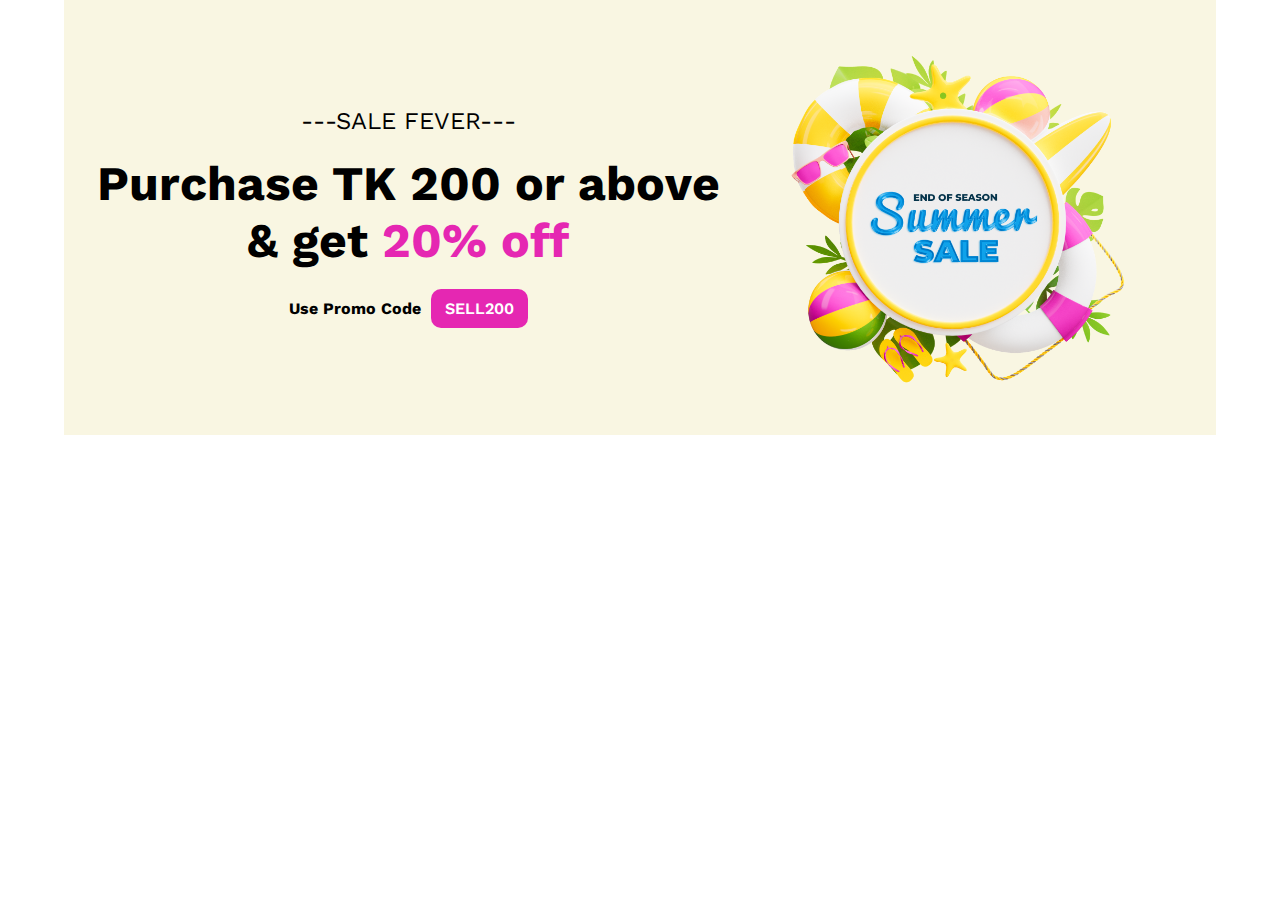
==== index.html @ c964ddbd "Changed index.html page location" ====
<!DOCTYPE html>
<html lang="en">
  <head>
    <meta charset="UTF-8" />
    <meta name="viewport" content="width=device-width, initial-scale=1.0" />
    <link rel="preconnect" href="https://fonts.googleapis.com" />
    <link rel="preconnect" href="https://fonts.gstatic.com" crossorigin />
    <link
      href="https://fonts.googleapis.com/css2?family=Work+Sans:ital,wght@0,100..900;1,100..900&display=swap"
      rel="stylesheet"
    />
    <link rel="stylesheet" href="public/styles/style.css" />
    <title>Summer Sale</title>
  </head>
  <body>
    <header>
      <section>
        <div class="hero">
          <div class="hero-details">
            <p>---SALE FEVER---</p>
            <h1>Purchase TK 200 or above & get <span>20% off</span></h1>
            <div class="hero-details-promo">
              <p>Use Promo Code</p>
              <p>SELL200</p>
            </div>
          </div>
          <div class="hero-image">
            <img src="data/assets/Summer 1.png" alt="summer Sale" />
          </div>
        </div>
      </section>
    </header>
    <!-- main section -->
    <script src="public/index.js"></script>
  </body>
</html>
---- public/styles/style.css ----
* {
  margin: 0;
  padding: 0;
  box-sizing: border-box;
}
:root {
  --primary-color: rgba(229, 39, 178, 1);
}
body {
  font-family: "Work Sans", sans-serif;
}
section {
  max-width: 90%;
  margin: 40px auto 40px auto;
}
section:first-child {
  margin: 0px auto 40px auto;
}
.hero {
  display: flex;
  justify-content: space-between;
  align-items: center;
  background-color: #f9f6e2;
  padding: 30px;
}
.hero-details > p {
  text-align: center;
  font-size: 1.5rem;
}
.hero-details h1 {
  font-size: 3rem;
  text-align: center;
  margin: 20px auto;
}
.hero-details h1 span {
  color: var(--primary-color);
}
.hero-details-promo {
  display: flex;
  justify-content: center;
  align-items: center;
  gap: 10px;
}
.hero-details-promo p:first-child {
  font-weight: bold;
}
.hero-details-promo p:last-child {
  background-color: var(--primary-color);
  color: white;
  padding: 10px 14px;
  font-weight: 600;
  border-radius: 10px;
}
.hero-image {
  text-align: center;
}
.hero-image img {
  width: 80%;
}
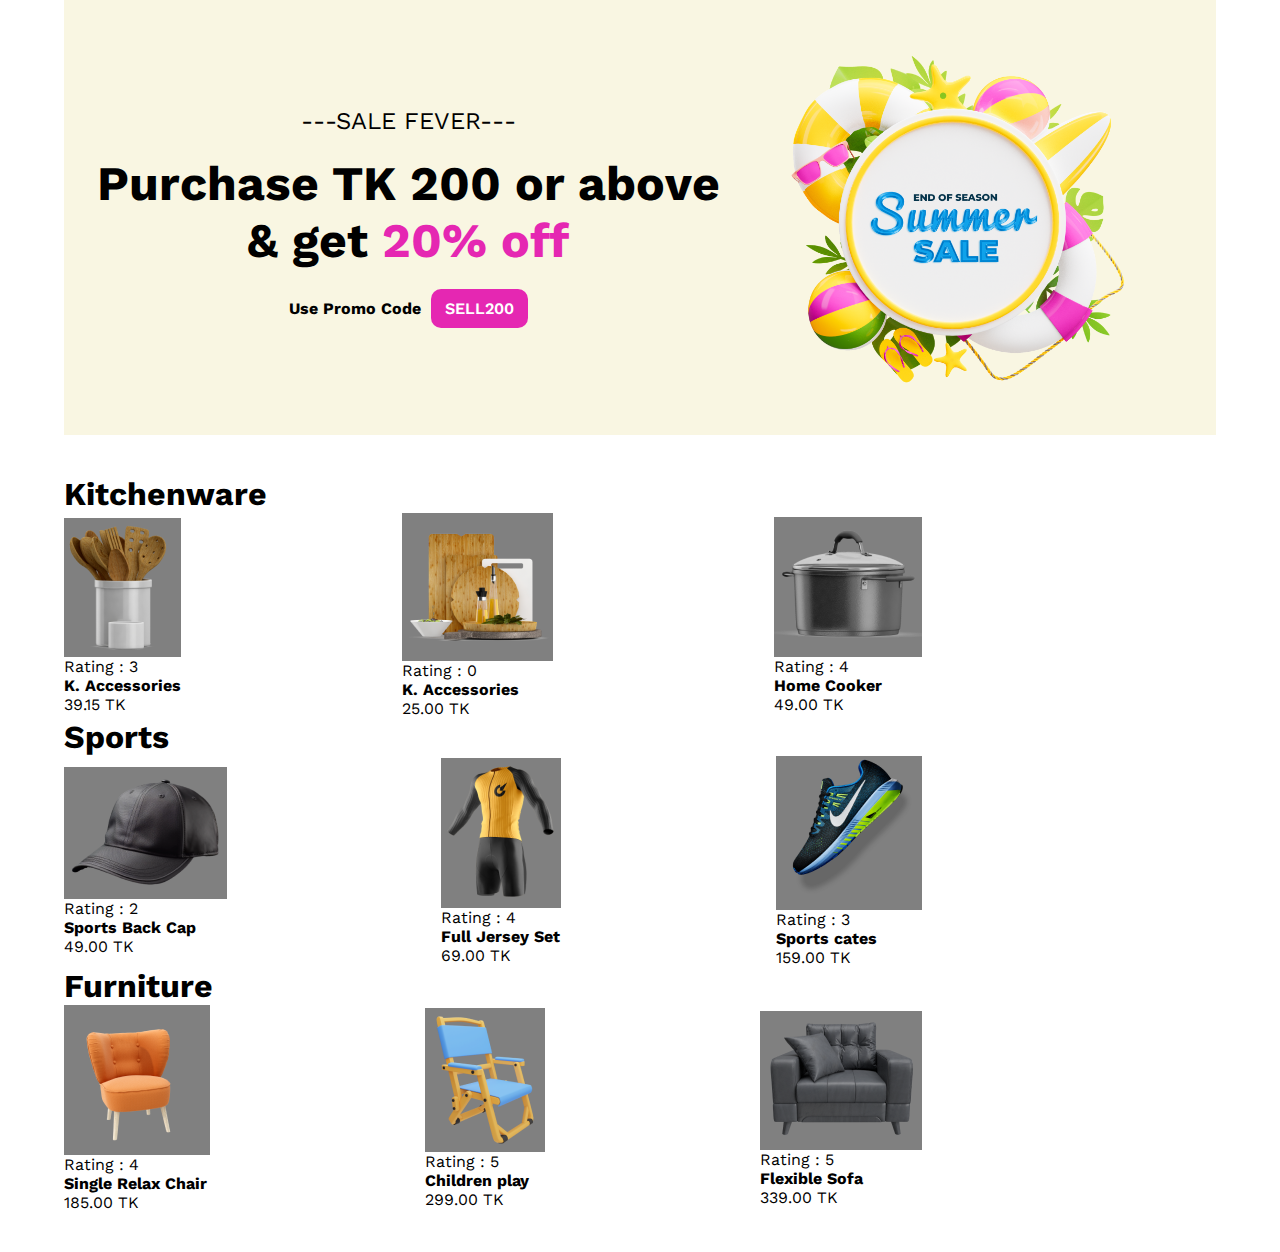
==== commit 9a09fd22: "Added product dynamically" ====
--- a/index.html
+++ b/index.html
@@ -31,6 +31,25 @@
       </section>
     </header>
     <!-- main section -->
+    <main>
+      <section>
+        <div class="main">
+          <div class="products">
+            <div id="kitchenware">
+              <h1>Kitchenware</h1>
+            </div>
+            <div id="sports">
+              <h1>Sports</h1>
+            </div>
+            <div id="furniture">
+              <h1>Furniture</h1>
+            </div>
+          </div>
+          <div class="purchase"></div>
+        </div>
+      </section>
+      <h1 id="h1"></h1>
+    </main>
     <script src="public/index.js"></script>
   </body>
 </html>
--- a/public/styles/style.css
+++ b/public/styles/style.css
@@ -57,3 +57,22 @@
 .hero-image img {
   width: 80%;
 }
+.main {
+  display: grid;
+  grid-template-columns: repeat(4, 1fr);
+  gap: 25px;
+}
+.products {
+  grid-column: span 3;
+}
+
+/* product-card */
+.product-card-section {
+  display: flex;
+  justify-content: space-between;
+  align-items: center;
+  gap: 20px;
+}
+.product-card-image {
+  background-color: gray;
+}
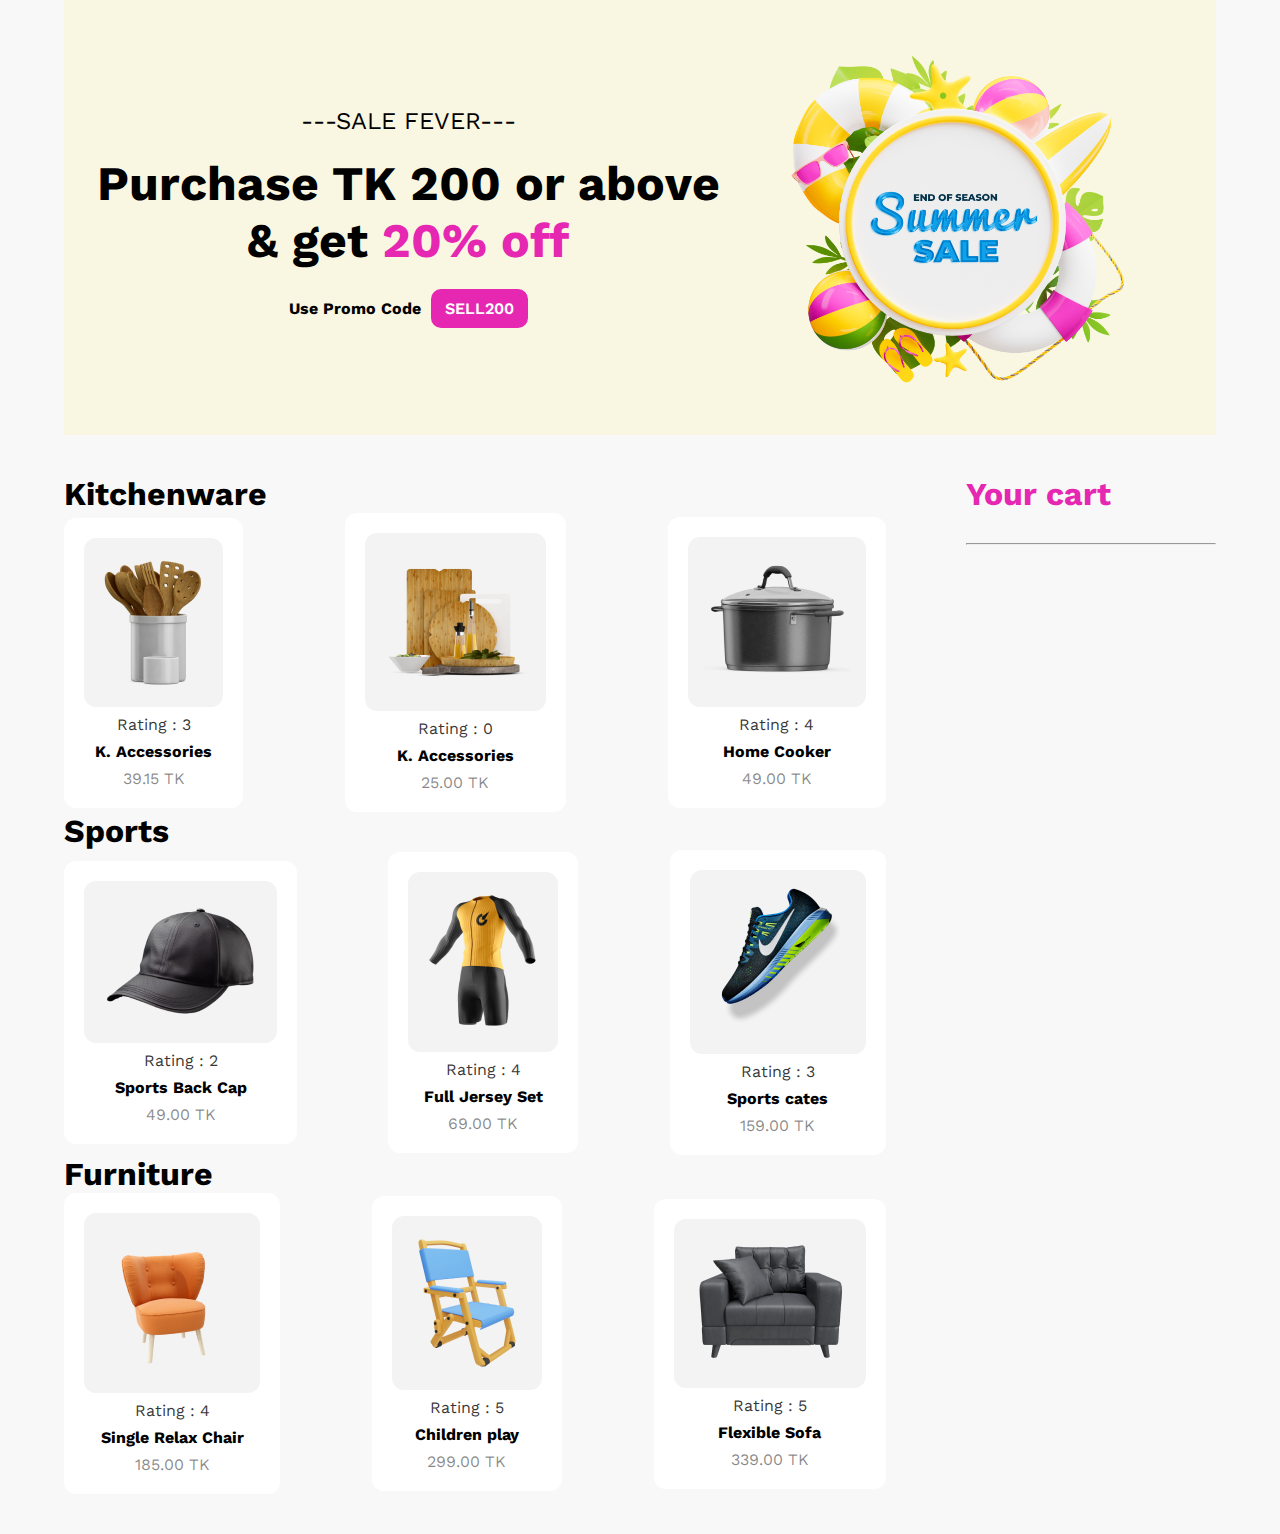
==== commit 16f4d9f9: "Complete large screen version" ====
--- a/index.html
+++ b/index.html
@@ -21,7 +21,7 @@
             <h1>Purchase TK 200 or above & get <span>20% off</span></h1>
             <div class="hero-details-promo">
               <p>Use Promo Code</p>
-              <p>SELL200</p>
+              <p class="primary-btn">SELL200</p>
             </div>
           </div>
           <div class="hero-image">
@@ -31,7 +31,7 @@
       </section>
     </header>
     <!-- main section -->
-    <main>
+    <main id="main">
       <section>
         <div class="main">
           <div class="products">
@@ -45,10 +45,32 @@
               <h1>Furniture</h1>
             </div>
           </div>
-          <div class="purchase"></div>
+          <div class="purchase" id="purchase">
+            <h1>Your cart</h1>
+            <!-- <div class="cupon-input">
+              <input type="text" id="user-cupon-code" />
+              <button id="apply-cupon-button">Apply</button>
+            </div> -->
+            <ol id="listed-cart-item"></ol>
+            <hr />
+            <div class="amount-total">
+              <div id="total"></div>
+              <button id="purchase-btn" style="display: none" class="primary-btn">Purchase</button>
+            </div>
+          </div>
         </div>
       </section>
-      <h1 id="h1"></h1>
+      <section>
+        <div class="modal" id="modal">
+          <div class="modal-content">
+            <img src="./data/assets/congo.png" alt="Congratulation image" />
+            <p>you have purchesed order</p>
+            <div id="orderAmount"></div>
+              <button class="primary-btn">Home</button>
+            </p>
+          </div>
+        </div>
+      </section>
     </main>
     <script src="public/index.js"></script>
   </body>
--- a/public/styles/style.css
+++ b/public/styles/style.css
@@ -8,6 +8,7 @@
 }
 body {
   font-family: "Work Sans", sans-serif;
+  background-color: rgba(248, 248, 248, 1);
 }
 section {
   max-width: 90%;
@@ -44,12 +45,14 @@
 .hero-details-promo p:first-child {
   font-weight: bold;
 }
-.hero-details-promo p:last-child {
+.primary-btn {
   background-color: var(--primary-color);
   color: white;
   padding: 10px 14px;
   font-weight: 600;
   border-radius: 10px;
+  border: none;
+  cursor: pointer;
 }
 .hero-image {
   text-align: center;
@@ -60,10 +63,61 @@
 .main {
   display: grid;
   grid-template-columns: repeat(4, 1fr);
-  gap: 25px;
+  gap: 50px;
 }
 .products {
   grid-column: span 3;
+  margin-right: 30px;
+}
+.product-card {
+  display: flex;
+  flex-direction: column;
+  justify-content: center;
+  align-items: center;
+  gap: 8px;
+  text-align: center;
+  padding: 20px;
+  background-color: white;
+  border-radius: 12px;
+  cursor: pointer;
+  transition: 0.5s ease;
+}
+.product-card:hover {
+  transform: scale(1.03);
+}
+.product-card-details {
+  display: flex;
+  flex-direction: column;
+  justify-content: center;
+  align-items: center;
+  gap: 8px;
+}
+.product-card-details p {
+  color: rgba(17, 17, 17, 0.5);
+}
+.product-card-details h1 {
+  color: #1111;
+}
+.product-card-details div {
+  color: rgba(0, 0, 0, 0.8);
+}
+
+#listed-cart-item {
+  display: flex;
+  flex-direction: column;
+  justify-content: flex-start;
+  gap: 12px;
+}
+.purchase hr {
+  margin: 15px auto;
+}
+#total {
+  margin: 8px auto;
+}
+.amount-total {
+  display: flex;
+  justify-content: space-between;
+  align-items: center;
 }
 
 /* product-card */
@@ -74,5 +128,70 @@
   gap: 20px;
 }
 .product-card-image {
-  background-color: gray;
+  background-color: rgba(17, 17, 17, 0.05);
+  text-align: center;
+  padding: 15px;
+  border-radius: 12px;
 }
+
+.purchase h1 {
+  color: var(--primary-color);
+  margin-bottom: 15px;
+}
+.purchase input {
+  padding: 10px;
+  border: 1px solid var(--primary-color);
+  border-radius: 12px 0px 0px 12px;
+}
+.cupon-input-box {
+  display: flex;
+}
+#apply-cupon-btn {
+  border-radius: 0px 12px 12px 0px;
+}
+/* Modal */
+.modal {
+  display: none; /* Hidden by default */
+  position: fixed; /* Stay in place */
+  z-index: 1; /* Sit on top */
+  left: 0;
+  top: 0;
+  width: 100%; /* Full width */
+  height: 100%; /* Full height */
+  background-color: rgba(0, 0, 0, 0.5); /* Black background with transparency */
+}
+
+/* Modal Content */
+.modal-content {
+  position: absolute;
+  top: 50%; /* Center vertically */
+  left: 50%; /* Center horizontally */
+  transform: translate(
+    -50%,
+    -50%
+  ); /* Move back by half the modal's width and height */
+  background-color: white;
+  padding: 20px;
+  border-radius: 8px;
+  width: 300px; /* You can adjust the width */
+  box-shadow: 0px 4px 8px rgba(0, 0, 0, 0.2);
+  text-align: center;
+  display: flex;
+  flex-direction: column;
+  justify-content: center;
+  align-items: center;
+  gap: 10px;
+}
+.modal-content > p {
+  color: rgba(0, 0, 0, 0.5);
+}
+#orderAmount {
+  display: flex;
+  flex-direction: column;
+  justify-content: center;
+  align-items: center;
+  gap: 10px;
+}
+#orderAmount p {
+  color: rgba(0, 0, 0, 0.8);
+}
